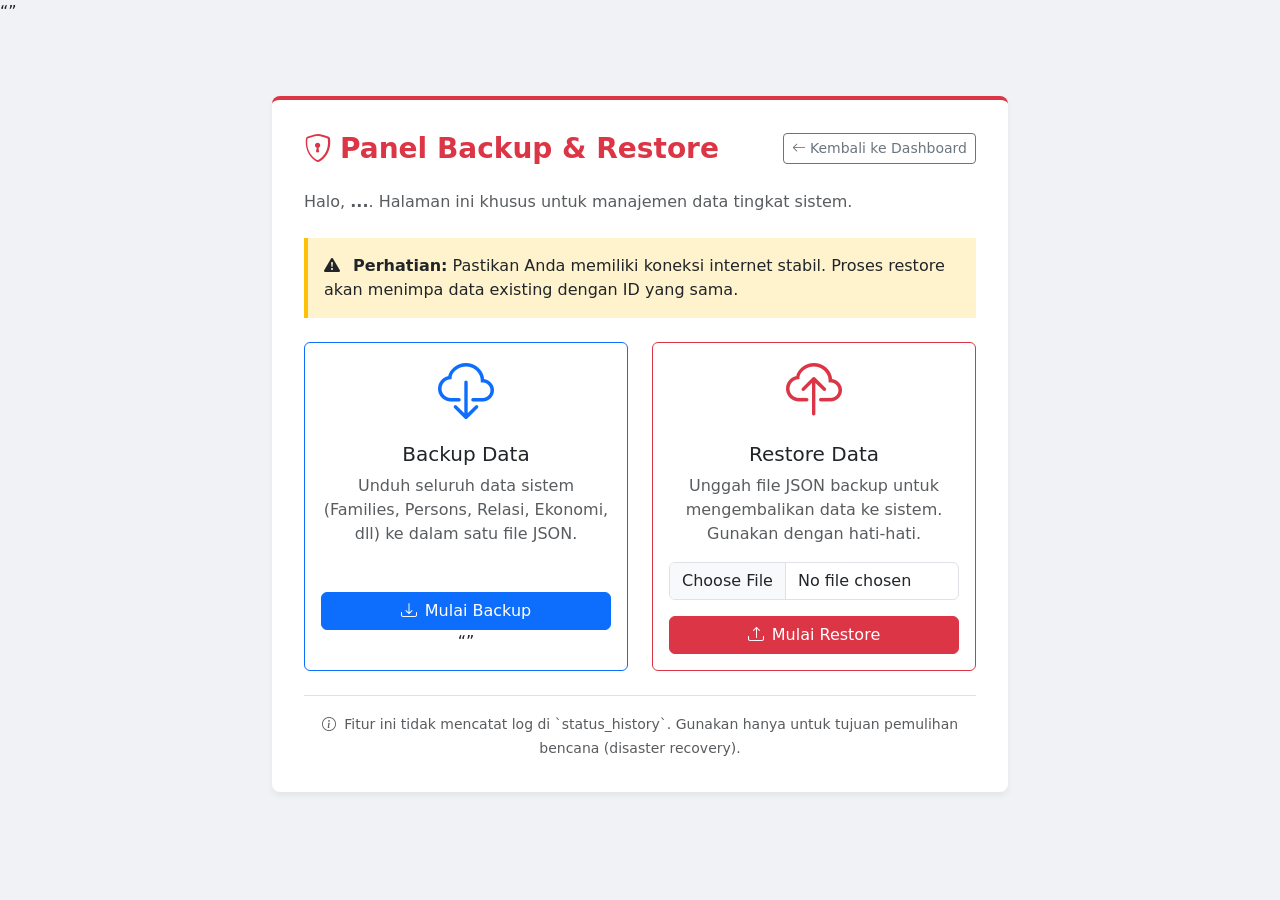
==== public/admin-backup.html @ beb73275 "Backup dan Restore" ====
<!DOCTYPE html>
<html lang="id">

<head>
    <meta charset="UTF-8">
    <meta name="viewport" content="width=device-width, initial-scale=1.0">
    <title>Admin Backup & Restore - DPD ABI Palembang</title>
    <link href="https://cdn.jsdelivr.net/npm/bootstrap@5.3.3/dist/css/bootstrap.min.css" rel="stylesheet">
    <link rel="stylesheet" href="https://cdn.jsdelivr.net/npm/bootstrap-icons@1.11.3/font/bootstrap-icons.css">
    <style>
        body {
            background: #f0f2f5;
            min-height: 100vh;
            display: flex;
            flex-direction: column;
        }

        .admin-card {
            background: white;
            border-radius: 0.5rem;
            padding: 2rem;
            box-shadow: 0 4px 6px rgba(0, 0, 0, 0.05);
            border-top: 4px solid #dc3545;
        }

        .warning-box {
            background: #fff3cd;
            border-left: 4px solid #ffc107;
            padding: 1rem;
            margin-bottom: 1.5rem;
        }
    </style>
    “”
</head>

<body>
    <div id="alert-container" class="container mt-4"></div>

    <div id="loading-overlay"
        class="d-none position-fixed top-0 start-0 w-100 h-100 bg-white bg-opacity-75 d-flex align-items-center justify-content-center"
        style="z-index: 9999;">
        <div class="text-center">
            <div class="spinner-border text-danger" style="width: 3rem; height: 3rem;" role="status"></div>
            <p class="mt-3 text-muted fw-bold" id="loadingText">Memproses data...</p>
        </div>
    </div>

    <main class="container py-5" id="adminBackupView">
        <div class="row justify-content-center">
            <div class="col-lg-8">
                <div class="admin-card">
                    <div class="d-flex justify-content-between align-items-center mb-4">
                        <h3 class="fw-bold text-danger mb-0"><i class="bi bi-shield-lock me-2"></i>Panel Backup &
                            Restore</h3>
                        <a href="/" class="btn btn-outline-secondary btn-sm"><i
                                class="bi bi-arrow-left me-1"></i>Kembali ke Dashboard</a>
                    </div>

                    <p class="text-muted mb-4">
                        Halo, <strong id="adminEmailDisplay">...</strong>. Halaman ini khusus untuk manajemen data
                        tingkat sistem.
                    </p>

                    <div class="warning-box">
                        <i class="bi bi-exclamation-triangle-fill me-2"></i>
                        <strong>Perhatian:</strong> Pastikan Anda memiliki koneksi internet stabil. Proses restore akan
                        menimpa data existing dengan ID yang sama.
                    </div>

                    <div class="row g-4">
                        <!-- Kolom Backup -->
                        <div class="col-md-6">
                            <div class="card h-100 border-primary">
                                <div class="card-body text-center d-flex flex-column">
                                    <i class="bi bi-cloud-download display-4 text-primary mb-3"></i>
                                    <h5 class="card-title">Backup Data</h5>
                                    <p class="card-text text-muted flex-grow-1">
                                        Unduh seluruh data sistem (Families, Persons, Relasi, Ekonomi, dll) ke dalam
                                        satu file JSON.
                                    </p>
                                    <button id="btnBackup" class="btn btn-primary w-100 mt-auto">
                                        <i class="bi bi-download me-2"></i>Mulai Backup
                                    </button>
                                    “”
                                </div>
                            </div>
                        </div>

                        <!-- Kolom Restore -->
                        <div class="col-md-6">
                            <div class="card h-100 border-danger">
                                <div class="card-body text-center d-flex flex-column">
                                    <i class="bi bi-cloud-upload display-4 text-danger mb-3"></i>
                                    <h5 class="card-title">Restore Data</h5>
                                    <p class="card-text text-muted flex-grow-1">
                                        Unggah file JSON backup untuk mengembalikan data ke sistem. Gunakan dengan
                                        hati-hati.
                                    </p>
                                    <input type="file" id="restoreFileInput" class="form-control mb-3" accept=".json">
                                    <button id="btnRestore" class="btn btn-danger w-100 mt-auto">
                                        <i class="bi bi-upload me-2"></i>Mulai Restore
                                    </button>
                                </div>
                            </div>
                        </div>
                    </div>

                    <div class="mt-4 pt-3 border-top text-center">
                        <small class="text-muted">
                            <i class="bi bi-info-circle me-1"></i>
                            Fitur ini tidak mencatat log di `status_history`. Gunakan hanya untuk tujuan pemulihan
                            bencana (disaster recovery).
                        </small>
                    </div>
                </div>
            </div>
        </div>
    </main>

    <script src="https://cdn.jsdelivr.net/npm/bootstrap@5.3.3/dist/js/bootstrap.bundle.min.js"></script>
    <script type="module" src="/src/controllers/AdminBackupController.js"></script>
</body>

</html>
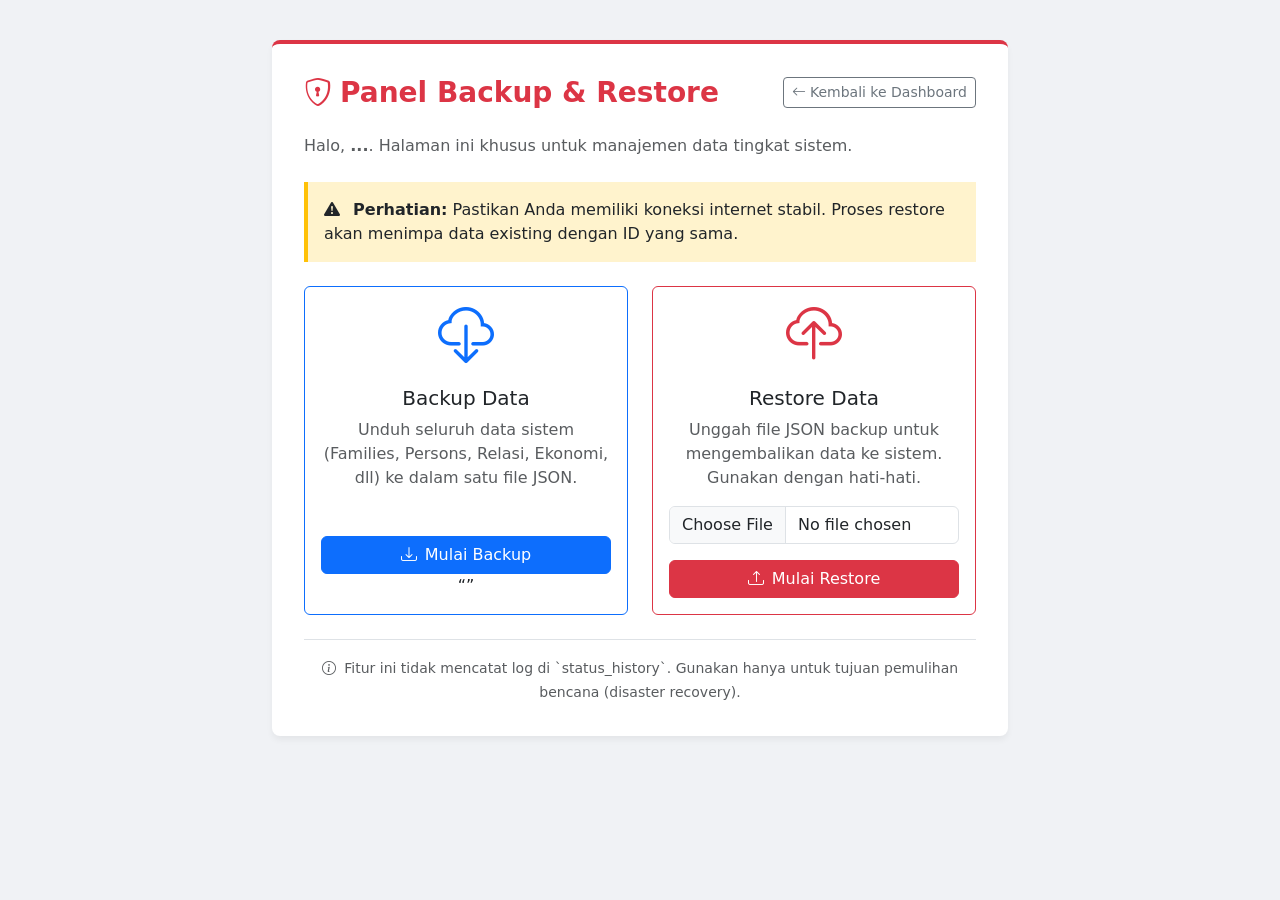
==== commit e20c5997: "perbaikan tampilan" ====
--- a/public/admin-backup.html
+++ b/public/admin-backup.html
@@ -29,8 +29,11 @@
             padding: 1rem;
             margin-bottom: 1.5rem;
         }
+
+        #adminBackupView {
+            padding-top: 1rem !important;
+        }
     </style>
-    “”
 </head>
 
 <body>
